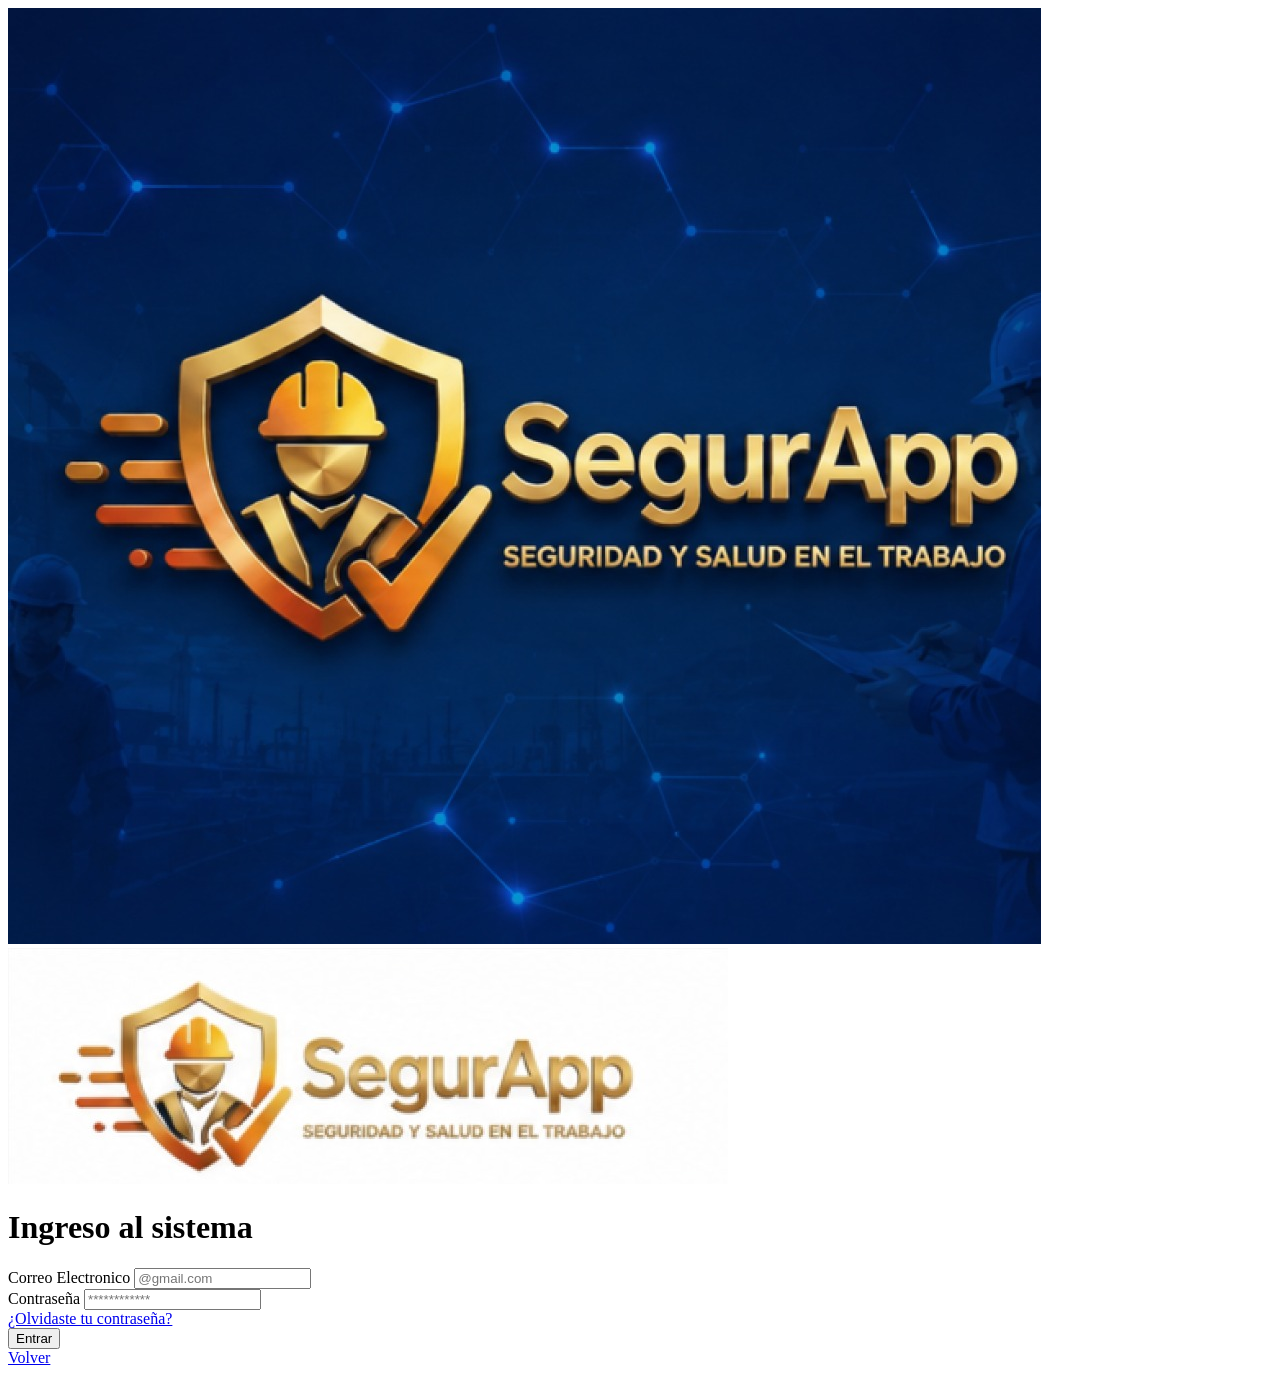
==== proyecto.html @ fe9a20f8 "Agrego estructura HTML con imagenes" ====
<!doctype html>
<html lang="es">
  <head>
    <meta charset="UTF-8" />
    <meta name="viewport" content="width=device-width, initial-scale=1.0" />
    <title>SegurApp-Login</title>
    <link rel="stylesheet" href="proyecto.css" />
  </head>
  <body>
    <main class="Login-contenedor">
      <!-- panel izquierdo-->
      <section class="Login-img">
        <img src="imagen-login.jpeg" alt="SegurApp" />
      </section>
      <!--panel derecho-->
      <section class="login-form">
        <!-- Logo -->
        <div class="logo-contenedor">
          <img src="img-SegurApp.jpeg" alt="Logo SegurApp" />
        </div>
      </section>
      <!-- Titulo -->
      <h1>Ingreso al sistema</h1>
      <!-- Formulario-->
      <form>
        <!--Correo-->
        <div class="form-group">
          <label for="correo">Correo Electronico</label>
          <input
            type="email"
            id="correo"
            name="correo"
            placeholder="@gmail.com"
            required
          />
        </div>
        <!--Contraseña-->
        <div class="form-group">
            <label for="contraseña">Contraseña</label>
            <input type="password"
            id="password"
            name="contraseña"
            placeholder="************"
            required
            >
            
        </div>
        <!--Recuperar contraseña-->
        <div class="forgot password">
            <a href="#">¿Olvidaste tu contraseña?</a>
        </div>
        <!--Boton-->
        <button type="submit">
            Entrar
        </button>
      </form>
      <!--volver-->
      <a href="#" class="back-link">
        Volver
      </a>
    </main>
  </body>
</html>
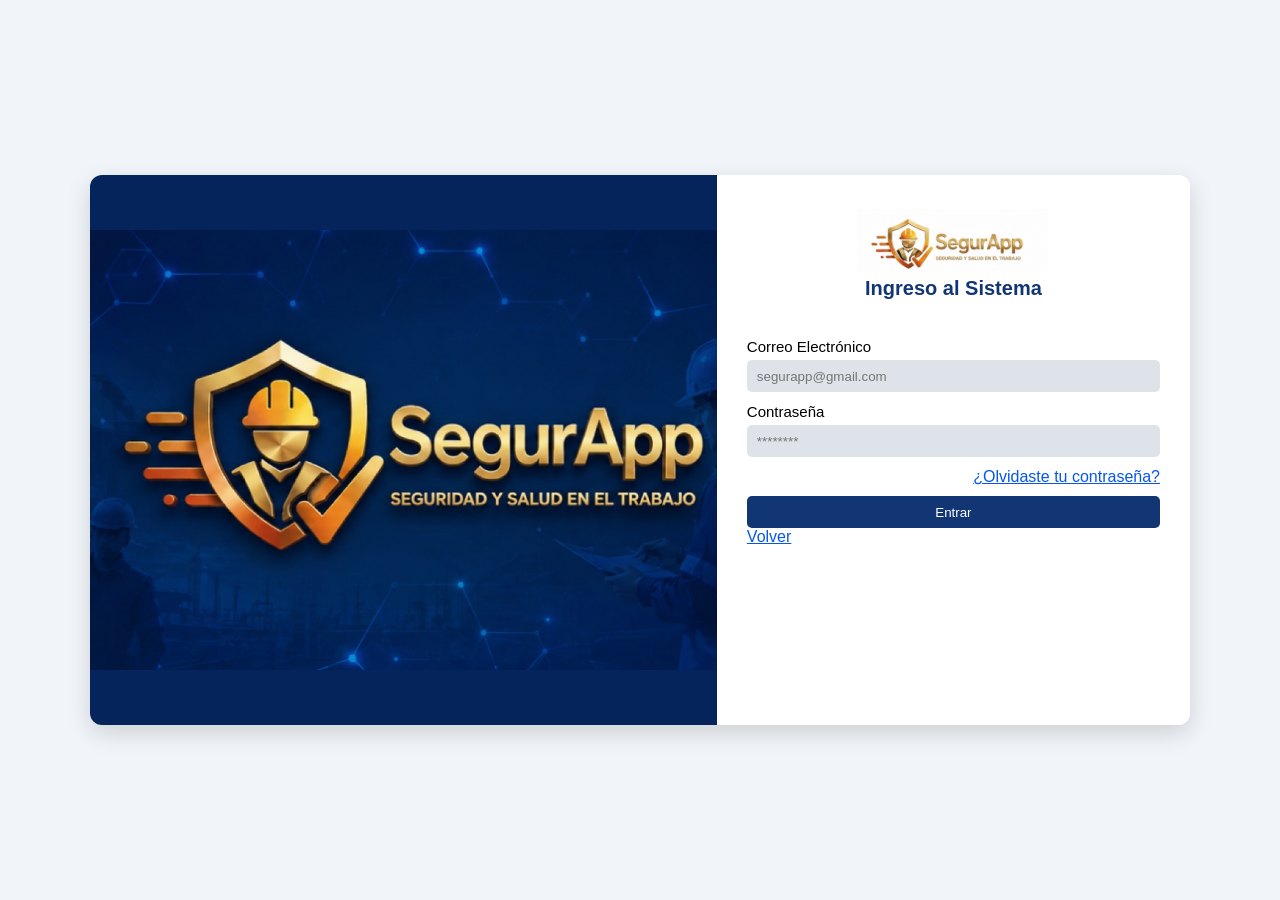
==== commit e147743c: "Ajustes proyecto HTML" ====
--- a/proyecto.html
+++ b/proyecto.html
@@ -1,63 +1,103 @@
-<!doctype html>
+<!DOCTYPE html>
 <html lang="es">
-  <head>
-    <meta charset="UTF-8" />
-    <meta name="viewport" content="width=device-width, initial-scale=1.0" />
-    <title>SegurApp-Login</title>
-    <link rel="stylesheet" href="proyecto.css" />
-  </head>
-  <body>
-    <main class="Login-contenedor">
-      <!-- panel izquierdo-->
-      <section class="Login-img">
-        <img src="imagen-login.jpeg" alt="SegurApp" />
-      </section>
-      <!--panel derecho-->
-      <section class="login-form">
-        <!-- Logo -->
-        <div class="logo-contenedor">
-          <img src="img-SegurApp.jpeg" alt="Logo SegurApp" />
-        </div>
-      </section>
-      <!-- Titulo -->
-      <h1>Ingreso al sistema</h1>
-      <!-- Formulario-->
-      <form>
-        <!--Correo-->
-        <div class="form-group">
-          <label for="correo">Correo Electronico</label>
-          <input
-            type="email"
-            id="correo"
-            name="correo"
-            placeholder="@gmail.com"
-            required
-          />
-        </div>
-        <!--Contraseña-->
-        <div class="form-group">
-            <label for="contraseña">Contraseña</label>
-            <input type="password"
-            id="password"
-            name="contraseña"
-            placeholder="************"
-            required
-            >
-            
-        </div>
-        <!--Recuperar contraseña-->
-        <div class="forgot password">
-            <a href="#">¿Olvidaste tu contraseña?</a>
-        </div>
-        <!--Boton-->
-        <button type="submit">
-            Entrar
-        </button>
-      </form>
-      <!--volver-->
-      <a href="#" class="back-link">
-        Volver
-      </a>
+
+<head>
+    <meta charset="UTF-8">
+
+    <meta name="viewport" content="width=device-width, initial-scale=1.0">
+
+    <title>SegurApp - Ingreso</title>
+
+    <link rel="stylesheet" href="proyecto.css">
+</head>
+
+<body>
+
+    <main class="login-container">
+
+        <!-- Panel izquierdo -->
+        <section class="login-banner">
+
+            <img src="imagen-login.jpeg" alt="SegurApp">
+
+        </section>
+
+
+        <!-- Panel derecho -->
+        <section class="login-form">
+
+            <!-- Logo -->
+            <div class="logo-contenedor">
+                <img src="img-SegurApp.jpeg" alt="Logo de SegurApp">
+            </div>
+
+
+            <!-- Título -->
+            <h1>Ingreso al Sistema</h1>
+
+
+            <!-- Formulario -->
+            <form>
+
+                <!-- Correo -->
+                <div class="grupo-formulario">
+
+                    <label for="correo">Correo Electrónico</label>
+
+                    <input
+                        type="email"
+                        id="correo"
+                        name="correo"
+                        placeholder="segurapp@gmail.com"
+                        required
+                    >
+
+                </div>
+
+
+                <!-- Contraseña -->
+                <div class="grupo-formulario">
+
+                    <label for="contrasena">Contraseña</label>
+
+                    <input
+                        type="password"
+                        id="contrasena"
+                        name="contrasena"
+                        placeholder="********"
+                        required
+                    >
+
+                </div>
+
+
+                <!-- Recuperar contraseña -->
+                <div class="olvidar-contraseña">
+
+                    <a href="#">¿Olvidaste tu contraseña?</a>
+
+                </div>
+
+
+                <!-- Botón -->
+                 <div class="boton-entrar">
+                <button type="submit">
+                    Entrar
+                </button>
+                
+
+            </form>
+
+
+            <!-- Volver -->
+            <a href="#" class="boton-volver">
+                 Volver
+            </a>
+
+        </section>
+
     </main>
-  </body>
-</html>
+
+</body>
+
+</html>
--- a/proyecto.css
+++ b/proyecto.css
@@ -0,0 +1,130 @@
+/* ================================
+   CONFIGURACIÓN GENERAL
+================================ */
+
+* {
+  margin: 0;
+  padding: 0;
+  box-sizing: border-box;
+}
+
+body {
+  font-family: Arial, Helvetica, sans-serif;
+  background-color: #f1f4f8;
+  min-height: 100vh;
+
+  display: flex;
+  justify-content: center;
+  align-items: center;
+} /* ================================
+   CONTENEDOR PRINCIPAL
+================================ */
+
+.login-container {
+  width: 1100px;
+  height: 550px;
+
+  display: flex;
+
+  background-color: white;
+
+  border-radius: 12px;
+
+  overflow: hidden;
+
+  box-shadow: 0 8px 25px rgba(0, 0, 0, 0.15);
+} /* ================================
+   PANEL IZQUIERDO
+================================ */
+
+.login-banner {
+  width: 60%;
+
+  background-color: #06245c;
+
+  display: flex;
+  align-items: center;
+  justify-content: center;
+}
+.login-banner img {
+  width: 100%;
+  height: 80%;
+  object-fit: cover;
+} /* ================================
+   PANEL DEL FORMULARIO
+================================ */
+
+.login-form {
+  width: 45%;
+
+  padding: 35px 30px;
+
+  display: flex;
+  flex-direction: column;
+
+  background-color: #ffffff;
+} /* ================================
+   LOGO
+================================ */
+
+.logo-contenedor {
+  display: flex;
+  justify-content: center;
+
+  margin-bottom: 5px;
+}
+
+.logo-contenedor img {
+  width: 190px;
+  max-width: 100%;
+} /* ================================
+   TITULO
+================================ */
+
+.login-form h1 {
+  text-align: center;
+
+  font-size: 20px;
+
+  color: #123574;
+
+  margin-bottom: 38px;
+}
+.grupo-formulario {
+  margin-bottom: 11px;
+}
+.grupo-formulario label {
+  display: block;
+  font-size: 15px;
+  margin-bottom: 5px;
+}
+.grupo-formulario input {
+  width: 100%;
+  height: 32px;
+  padding: 10px;
+  border: none;
+  border-radius: 5px;
+  background-color: rgb(222, 227, 233);
+}
+.olvidar-contraseña {
+  text-align: right;
+  margin-bottom: 10px;
+}
+.olvidar-contraseña a {
+  color: #0556ee;
+}
+.boton-entrar {
+  margin-bottom: 11px;
+}
+.boton-entrar button {
+  display: block;
+  width: 100%;
+  background-color: #123574;
+  color: white;
+  height: 32px;
+  border-radius: 5px;
+  border: none;
+}
+.boton-volver {
+  color: #0556ee;
+}
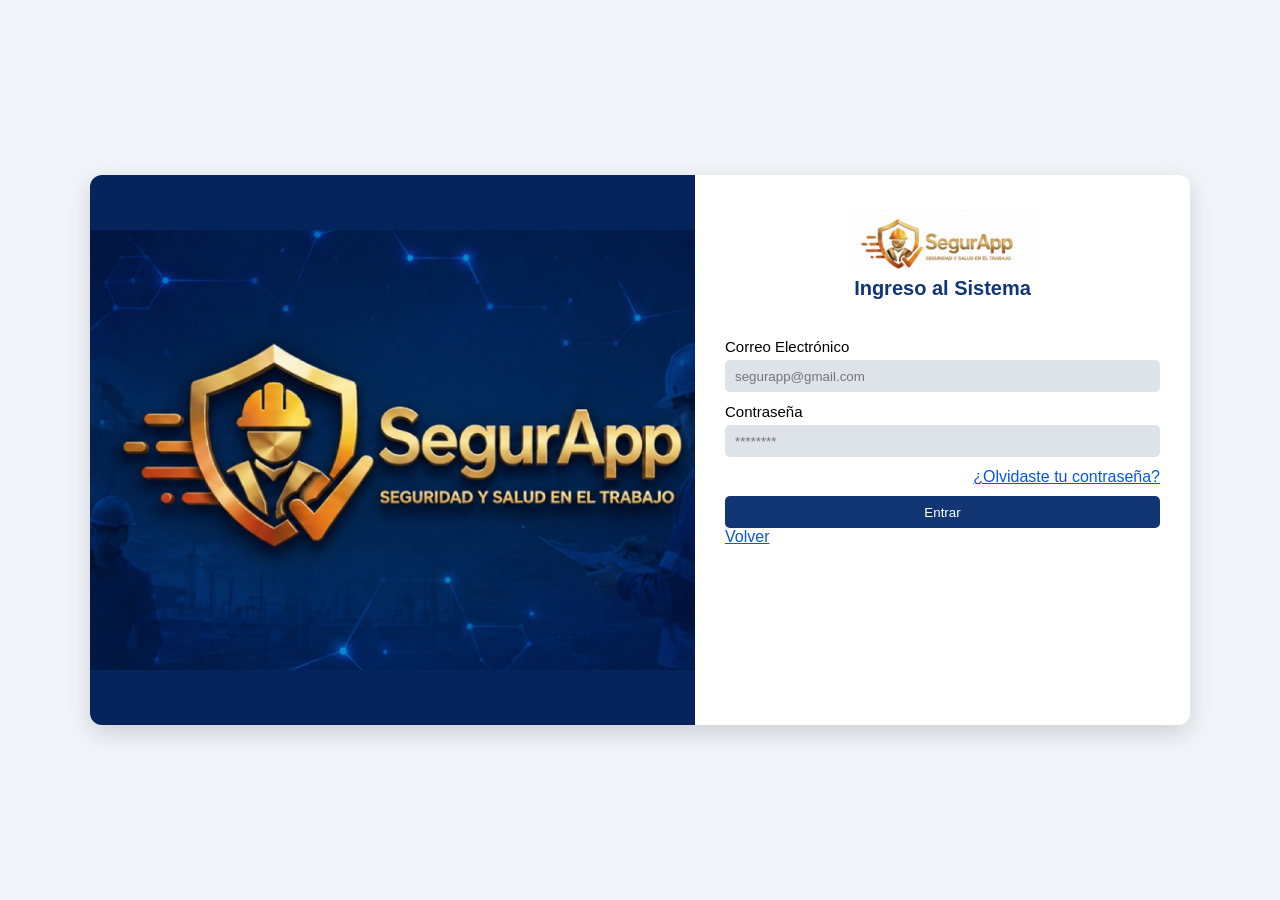
==== commit d44e4234: "integro cambios de carlos y organizo el proyecto" ====
--- a/proyecto.html
+++ b/proyecto.html
@@ -8,7 +8,7 @@
 
     <title>SegurApp - Ingreso</title>
 
-    <link rel="stylesheet" href="proyecto.css">
+    <link rel="stylesheet" href="CSS/proyecto.css">
 </head>
 
 <body>
@@ -100,4 +100,4 @@
 
 </body>
 
-</html>+</html>
--- a/CSS/proyecto.css
+++ b/CSS/proyecto.css
@@ -0,0 +1,174 @@
+/* ================================
+   CONFIGURACIÓN GENERAL
+================================ */
+
+* {
+  margin: 0;
+  padding: 0;
+  box-sizing: border-box;
+}
+
+body {
+  font-family: Arial, Helvetica, sans-serif;
+  background-color: #f1f4f8;
+  min-height: 100vh;
+
+  display: flex;
+  justify-content: center;
+  align-items: center;
+} /* ================================
+   CONTENEDOR PRINCIPAL
+================================ */
+
+.login-container {
+  width: 1100px;
+  height: 550px;
+
+  display: flex;
+
+  background-color: white;
+
+  border-radius: 12px;
+
+  overflow: hidden;
+
+  box-shadow: 0 8px 25px rgba(0, 0, 0, 0.15);
+} /* ================================
+   PANEL IZQUIERDO
+================================ */
+
+.login-banner {
+  width: 55%;
+
+  background-color: #06245c;
+
+  display: flex;
+  align-items: center;
+  justify-content: center;
+}
+.login-banner img {
+  width: 100%;
+  height: 80%;
+  object-fit: cover;
+} /* ================================
+   PANEL DEL FORMULARIO
+================================ */
+
+.login-form {
+  width: 45%;
+
+  padding: 35px 30px;
+
+  display: flex;
+  flex-direction: column;
+
+  background-color: #ffffff;
+} /* ================================
+   LOGO
+================================ */
+
+.logo-contenedor {
+  display: flex;
+  justify-content: center;
+
+  margin-bottom: 5px;
+}
+
+.logo-contenedor img {
+  width: 190px;
+  max-width: 100%;
+} /* ================================
+   TITULO
+================================ */
+
+.login-form h1 {
+  text-align: center;
+
+  font-size: 20px;
+
+  color: #123574;
+
+  margin-bottom: 38px;
+}
+.grupo-formulario {
+  margin-bottom: 11px;
+}
+.grupo-formulario label {
+  display: block;
+  font-size: 15px;
+  margin-bottom: 5px;
+}
+.grupo-formulario input {
+  width: 100%;
+  height: 32px;
+  padding: 10px;
+  border: none;
+  border-radius: 5px;
+  background-color: rgb(222, 227, 233);
+}
+.olvidar-contraseña {
+  text-align: right;
+  margin-bottom: 10px;
+}
+.olvidar-contraseña a {
+  color: #0556ee;
+}
+.boton-entrar {
+  margin-bottom: 11px;
+}
+.boton-entrar button {
+  display: block;
+  width: 100%;
+  background-color: #123574;
+  color: white;
+  height: 32px;
+  border-radius: 5px;
+  border: none;
+}
+.boton-volver {
+  color: #0556ee;
+}
+/*diseño responsive 
+  tablets y celulares*/
+  @media(max-width: 700px){
+  
+    /*contenedor principal*/
+    .login-container{
+        width: 90%;
+        height: auto;
+        display: flex;
+        flex-direction: column;
+        border-radius: 10px;
+ }
+/*panel izquierdo*/
+.login-banner{
+    width: 100%;
+    height: 100%;
+ }
+.login-banner img {
+    width: 100%;
+    height: 100%;
+    object-fit: cover;
+ }
+/* panel del formulario*/
+.login-form{
+    width: 100%;
+    padding: 25px 20px;
+ }
+/*logo*/
+.logo-contenedor img{
+    width: 150px;
+ }
+.login-form h1{
+    font-size: 18px;
+    margin-bottom: 25px;
+ }
+/*campos*/
+.grupo-formulario input{
+    height: 40px;
+ }
+/*boton*/
+.boton-entrar button{
+    height: 40px;
+ }
+}
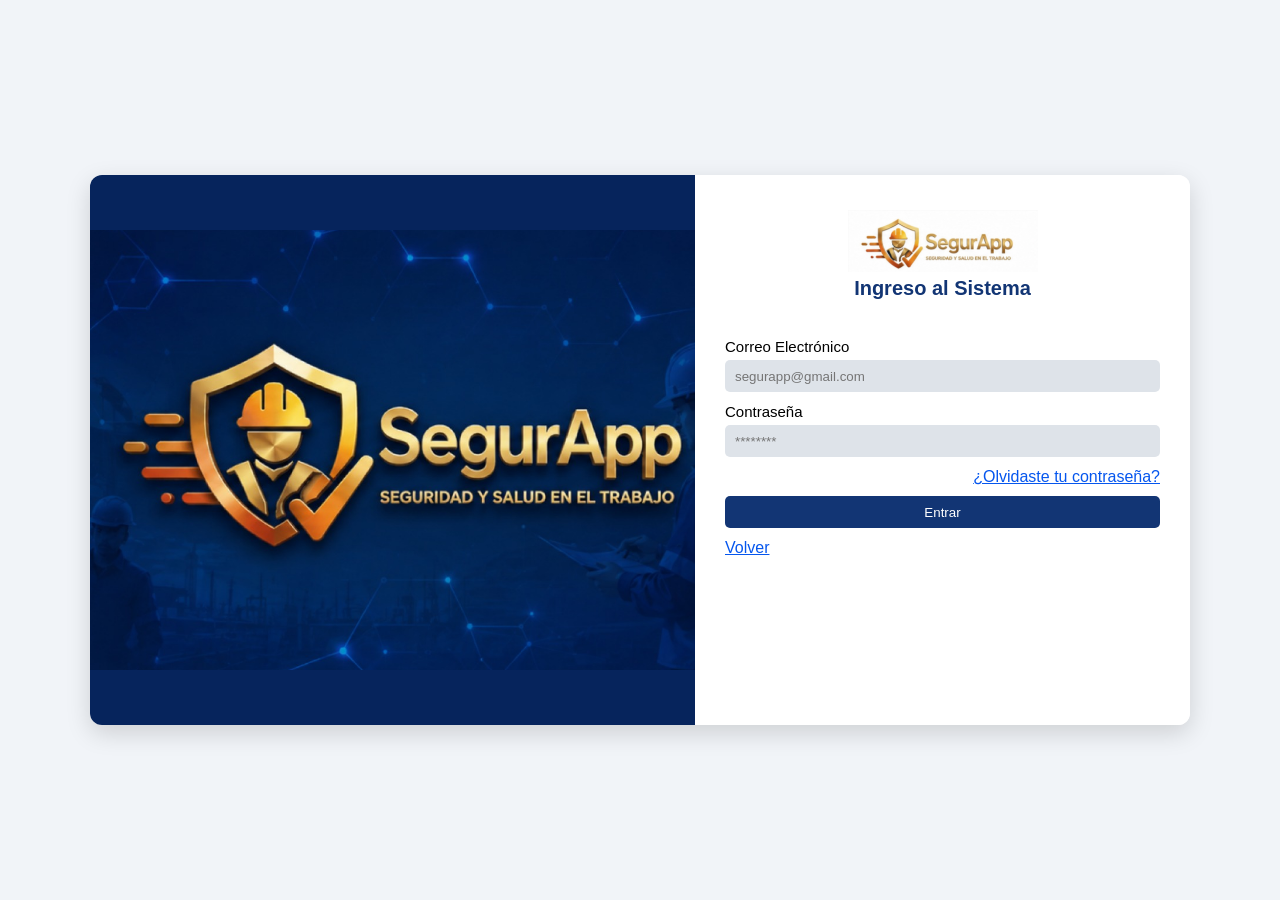
==== commit 6c54c3d7: "Corrijo formulario y enlace de recuperación" ====
--- a/proyecto.html
+++ b/proyecto.html
@@ -74,7 +74,7 @@
                 <!-- Recuperar contraseña -->
                 <div class="olvidar-contraseña">
 
-                    <a href="#">¿Olvidaste tu contraseña?</a>
+                    <a href="recuperar.contraseña.html">¿Olvidaste tu contraseña?</a>
 
                 </div>
 
@@ -84,7 +84,7 @@
                 <button type="submit">
                     Entrar
                 </button>
-                
+                 </div>
 
             </form>
 
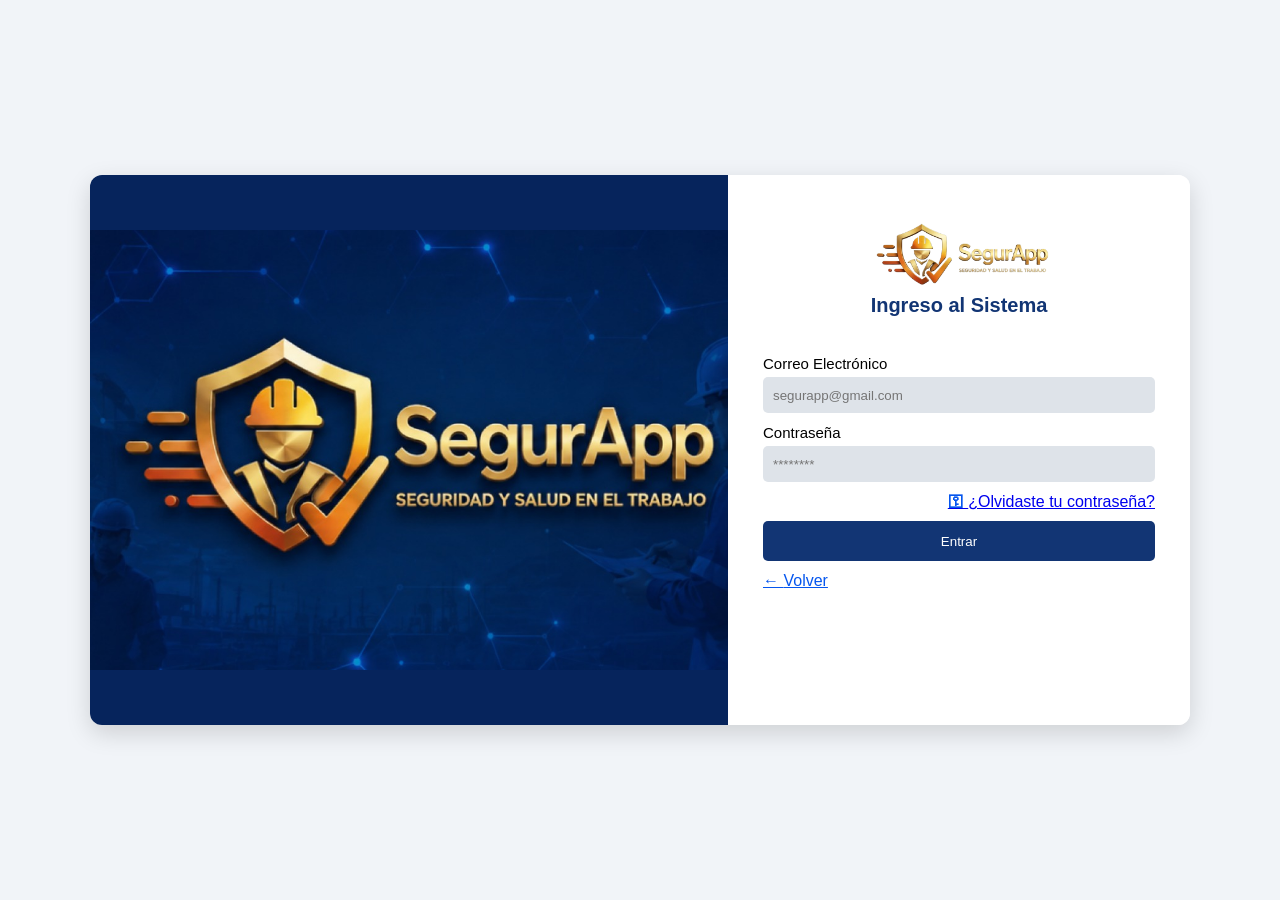
==== commit 696b2596: "Organizo imagenes y actualizo recuperacion de contraseña" ====
--- a/proyecto.html
+++ b/proyecto.html
@@ -18,7 +18,7 @@
         <!-- Panel izquierdo -->
         <section class="login-banner">
 
-            <img src="imagen-login.jpeg" alt="SegurApp">
+            <img src="IMGS/imagen-login.jpeg" alt="SegurApp">
 
         </section>
 
@@ -28,7 +28,7 @@
 
             <!-- Logo -->
             <div class="logo-contenedor">
-                <img src="img-SegurApp.jpeg" alt="Logo de SegurApp">
+                <img src="IMGS/logoSegurApp.png" alt="Logo de SegurApp">
             </div>
 
 
--- a/CSS/proyecto.css
+++ b/CSS/proyecto.css
@@ -38,13 +38,14 @@
 ================================ */
 
 .login-banner {
-  width: 55%;
+  width: 58%;
 
   background-color: #06245c;
 
   display: flex;
   align-items: center;
   justify-content: center;
+  overflow: hidden;
 }
 .login-banner img {
   width: 100%;
@@ -55,9 +56,9 @@
 ================================ */
 
 .login-form {
-  width: 45%;
+  width: 42%;
 
-  padding: 35px 30px;
+  padding: 35px 35px;
 
   display: flex;
   flex-direction: column;
@@ -77,6 +78,7 @@
 .logo-contenedor img {
   width: 190px;
   max-width: 100%;
+  display: block;
 } /* ================================
    TITULO
 ================================ */
@@ -100,7 +102,7 @@
 }
 .grupo-formulario input {
   width: 100%;
-  height: 32px;
+  height: 36px;
   padding: 10px;
   border: none;
   border-radius: 5px;
@@ -110,8 +112,13 @@
   text-align: right;
   margin-bottom: 10px;
 }
-.olvidar-contraseña a {
+.olvdar-contrasieña a {
   color: #0556ee;
+}
+.olvidar-contraseña a::before {
+    content: "⚿ ";
+    color: #0556ee;
+    font-weight: bold;
 }
 .boton-entrar {
   margin-bottom: 11px;
@@ -121,12 +128,15 @@
   width: 100%;
   background-color: #123574;
   color: white;
-  height: 32px;
+  height: 40px;
   border-radius: 5px;
   border: none;
 }
 .boton-volver {
   color: #0556ee;
+}
+.boton-volver::before {
+    content: "← ";
 }
 /*diseño responsive 
   tablets y celulares*/
